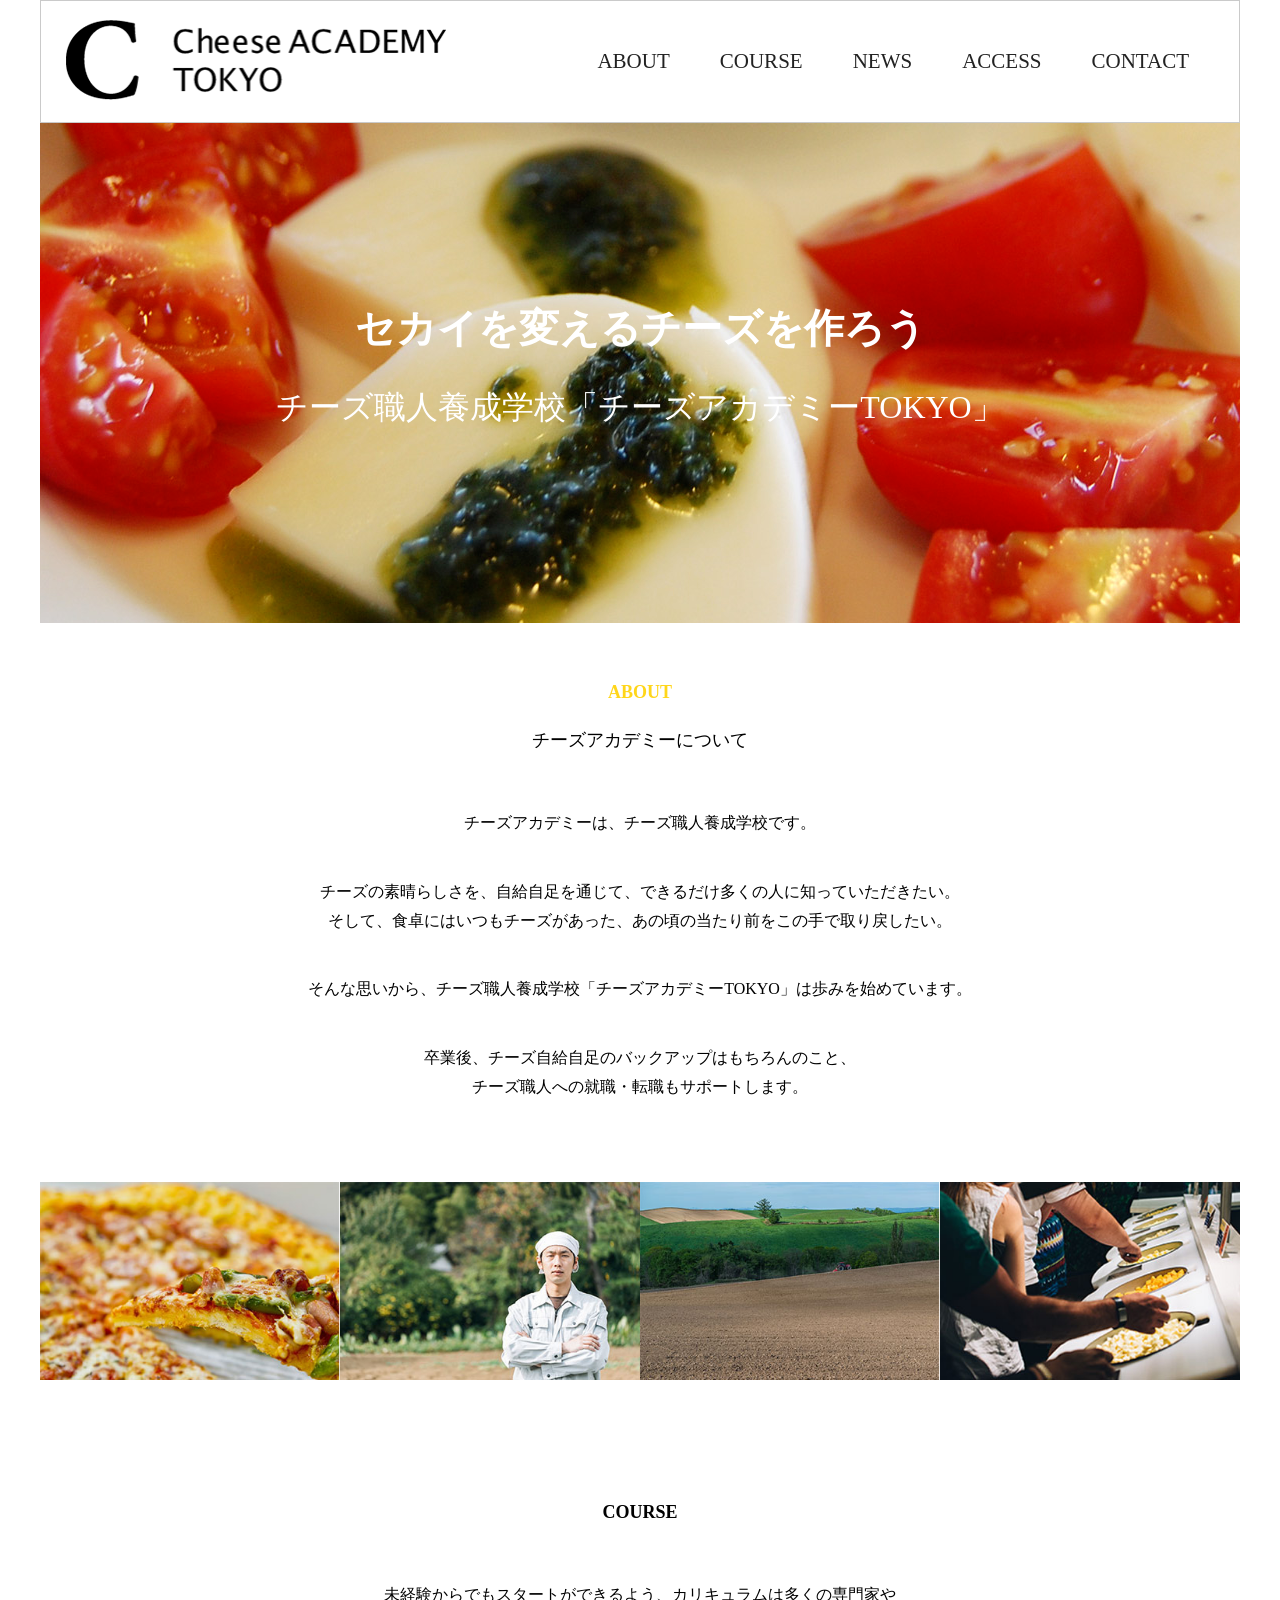
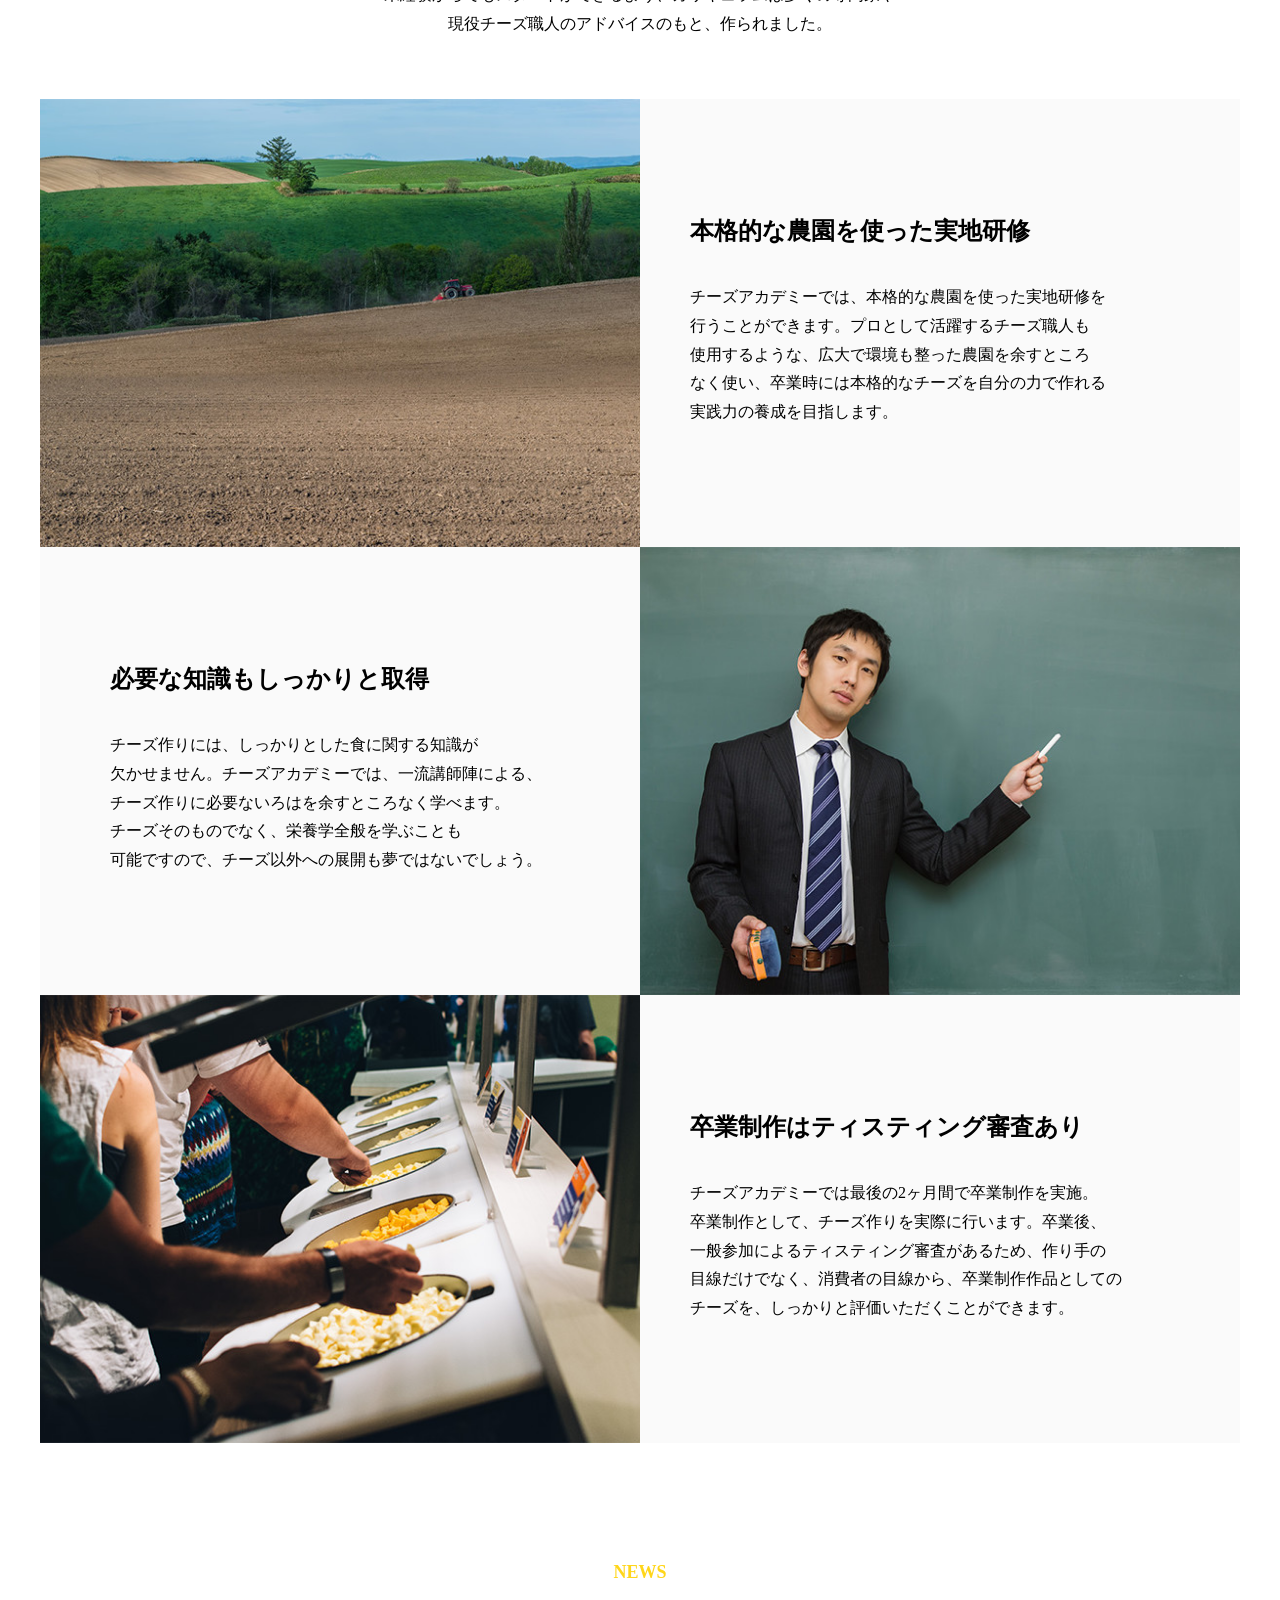
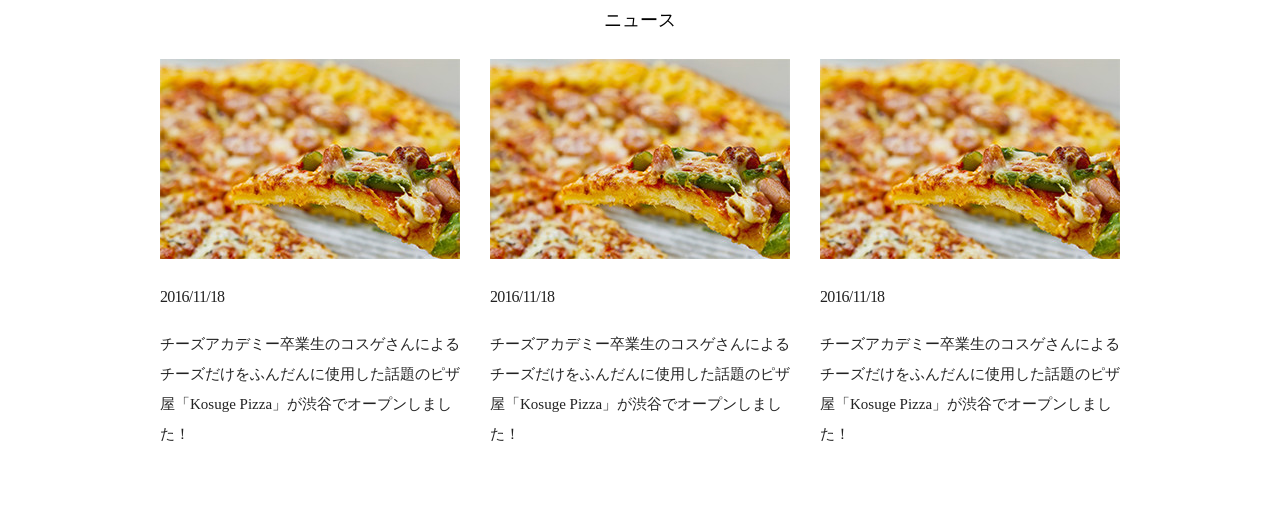
==== html_sato_14/index.html @ 5a4b038b "半分ほどDONE" ====
<!DOCTYPE html>
<html lang="ja">

<head>
  <meta charset="UTF-8">
  <meta name="viewport" content="width=device-width, initial-scale=1.0">
  <meta http-equiv="X-UA-Compatible" content="ie=edge">
  <title>チーズアカデミー</title>
  <link rel="stylesheet" href="css/reset.css">
  <link rel="stylesheet" href="./css/style.css">
</head>

<body>
  <header class="header">
    <div class="logo">
      <a href="./" class="logo-link">
        <h1>
          <img src="./img/header_logo.png" width="381" height="80" alt="チーズアカデミーロゴ">
        </h1>
      </a>
    </div>
    <nav aria-label="ヘッダーナビ">
      <ul id="js-nav" class="nav-list">
        <li class="nav-item">
          <a href="#" class="nav-link">ABOUT</a>
        </li>
        <li class="nav-item">
          <a href="#" class="nav-link">COURSE</a>
        </li>
        <li class="nav-item">
          <a href="#" class="nav-link">NEWS</a>
        </li>
        <li class="nav-item">
          <a href="#" class="nav-link">ACCESS</a>
        </li>
        <li class="nav-item">
          <a href="#" class="nav-link">CONTACT</a>
        </li>
      </ul>
    </nav>
  </header>

  <main class="main">
    <section id="main-view" class="section">
      <h2 class="main-view-title">セカイを変えるチーズを作ろう</h2>
      <p class="main-view-text">チーズ職人養成学校「チーズアカデミーTOKYO」</p>
    </section>
    <section id="about" class="section">
      <h2 class="title-section text-yellow">ABOUT</h2>
      <h3 class="title-section-sub">チーズアカデミーについて</h3>
      <p class="text-center mt-60">チーズアカデミーは、チーズ職人養成学校です。</p>
      <p class="text-center mt-40">チーズの素晴らしさを、自給自足を通じて、できるだけ多くの人に知っていただきたい。</p>
      <p class="text-center">そして、食卓にはいつもチーズがあった、あの頃の当たり前をこの手で取り戻したい。</p>
      <p class="text-center mt-40">そんな思いから、チーズ職人養成学校「チーズアカデミーTOKYO」は歩みを始めています。</p>
      <p class="text-center mt-40">卒業後、チーズ自給自足のバックアップはもちろんのこと、<br>チーズ職人への就職・転職もサポートします。</p>
      <ul class="slide-show mt-80">
        <li>
          <img src="./img/about_01.jpg" width="385" height="255" loading="lazy" alt="">
        </li>
        <li>
          <img src="./img/about_02.jpg" width="385" height="255" loading="lazy" alt="">
        </li>
        <li>
          <img src="./img/about_03.jpg" width="385" height="255" loading="lazy" alt="">
        </li>
        <li>
          <img src="./img/about_04.jpg" width="385" height="255" loading="lazy" alt="">
        </li>
      </ul>
    </section>
    <section id="course" class="section">
      <h2 class="title-section">COURSE</h2>
      <p class="text-center mt-60">未経験からでもスタートができるよう、カリキュラムは多くの専門家や<br>現役チーズ職人のアドバイスのもと、作られました。</p>
      <ul class="course-summary-list mt-60">
        <li class="course-summary-item">
          <img src="./img/course_01.jpg" width="682" height="460" loading="lazy" alt="" class="course-summary-image">
          <div class="course-summary-text-wrap">
            <h3 class="text-24 text-bold">本格的な農園を使った実地研修</h3>
            <p class="mt-40">チーズアカデミーでは、本格的な農園を使った実地研修を<br>行うことができます。プロとして活躍するチーズ職人も<br>使用するような、広大で環境も整った農園を余すところ<br>なく使い、卒業時には本格的なチーズを自分の力で作れる<br>実践力の養成を目指します。</p>
          </div>
        </li>
        <li class="course-summary-item">
          <img src="./img/course_02.jpg" width="682" height="460" loading="lazy" alt="" class="course-summary-image">
          <div class="course-summary-text-wrap">
            <h3 class="text-24 text-bold">必要な知識もしっかりと取得</h3>
            <p class="mt-40">チーズ作りには、しっかりとした食に関する知識が<br>欠かせません。チーズアカデミーでは、一流講師陣による、<br>チーズ作りに必要ないろはを余すところなく学べます。<br>チーズそのものでなく、栄養学全般を学ぶことも<br>可能ですので、チーズ以外への展開も夢ではないでしょう。</p>
          </div>
        </li>
        <li class="course-summary-item">
          <img src="./img/course_03.jpg" width="682" height="460" loading="lazy" alt="" class="course-summary-image">
          <div class="course-summary-text-wrap">
            <h3 class="text-24 text-bold">卒業制作はティスティング審査あり</h3>
            <p class="mt-40">チーズアカデミーでは最後の2ヶ月間で卒業制作を実施。<br>卒業制作として、チーズ作りを実際に行います。卒業後、<br>一般参加によるティスティング審査があるため、作り手の<br>目線だけでなく、消費者の目線から、卒業制作作品としての<br>チーズを、しっかりと評価いただくことができます。</p>
          </div>
        </li>
      </ul>
    </section>
    <section id="news" class="section">
      <h2 class="title-section text-yellow">NEWS</h2>
      <h3 class="title-section-sub">ニュース</h3>
      <div class="news-list">
        <article class="news-item">
          <a href="#" class="news-link">
            <img src="./img/news_img.jpg" width="300" height="200" loading="lazy" alt="" class="news-image">
            <time class="news-time">2016/11/18</time>
            <h4 class="news-title">チーズアカデミー卒業生のコスゲさんによるチーズだけをふんだんに使用した話題のピザ屋「Kosuge Pizza」が渋谷でオープンしました！</h4>
          </a>
        </article>
        <article class="news-item">
          <a href="#" class="news-link">
            <img src="./img/news_img.jpg" width="300" height="200" loading="lazy" alt="" class="news-image">
            <time class="news-time">2016/11/18</time>
            <h4 class="news-title">チーズアカデミー卒業生のコスゲさんによるチーズだけをふんだんに使用した話題のピザ屋「Kosuge Pizza」が渋谷でオープンしました！</h4>
          </a>
        </article>
        <article class="news-item">
          <a href="#" class="news-link">
            <img src="./img/news_img.jpg" width="300" height="200" loading="lazy" alt="" class="news-image">
            <time class="news-time">2016/11/18</time>
            <h4 class="news-title">チーズアカデミー卒業生のコスゲさんによるチーズだけをふんだんに使用した話題のピザ屋「Kosuge Pizza」が渋谷でオープンしました！</h4>
          </a>
        </article>
      </div>
    </section>
  </main>

  <footer class="footer">

  </footer>
  <script src="https://code.jquery.com/jquery-3.2.1.min.js"></script>
  <script src="js/main.js"></script>
</body>

</html>
---- html_sato_14/css/style.css ----
:root {
	--color-black: #222222;
	--color-yellow: #ffd61a;
	--bg-color-gray: #fafafa;
	--bg-color-darkgray: #707070;
	--border-color-gray: #cacaca;
	--text-lg: 18px;
	--text-2xl: 24px;
}

/*
	COMMON
--------------------*/
* {
	box-sizing: border-box;
}

body {
	background-color: #FFF;
	box-sizing: border-box;
	hieght: auto;
	width: 100%;
	font-size: 16px;
}

img {
	max-width: 100%;
	height: auto;
}

a {
	text-decoration: none;
	color: var(--color-black);
}

p {
	line-height: 1.8;
}

/*
	CONPONENT
--------------------*/
.title-section {
	margin-bottom: 30px;
	text-align: center;
	line-hieght: 1;
	font-weight: bold;
	font-size: var(--text-lg);
}

.title-section-sub {
	margin-bottom: 30px;
	text-align: center;
	line-hieght: 1;
	font-size: var(--text-lg);
}

.button-primary {
	display: flex;
	align-items: center;
	justify-content: center;
	width: 300px;
	height: 50px;
	font-size: 18px;
	color: #FFF;
}

.button-primary {
	
}

/*
	LAYOUT/PROJECT
--------------------*/
.header {
	display: flex;
    justify-content: space-between;
    flex-wrap: nowrap;
    flex-direction: row;
	align-items: center;
	border: 1px solid var(--border-color-gray);
	padding: 0 25px;
	margin-inline: auto;
    height: auto;
    width: min(1200px, 100%);
}

.logo {
	height: 100%;
	width: 380px;
}

.logo img {
	width: 100%;
	object-fit: contain;
}

.nav-list {
	display: flex;
	flex-direction: row;
	transition: ease .2s;
	width: auto;
	height: 100%;
}

.nav-item {
	display: block;
	padding: 50px 25px;
	text-align: center;
	font-size: 21px;
}

.main {
	margin-inline: auto;
    height: auto;
    width: min(1200px, 100%);
}

.section {
	height: auto;
	width: 100%;
}

#main-view {
	display: flex;
	justify-content: center;
	align-items: center;
	flex-direction: column;
	gap: 30px;
	width: 100%;
	height: 500px;
	background-image: url('../img/mainbg.png');
	background-size: cover;
}

.main-view-title,
.main-view-text {
	color: #FFF;
}

.main-view-title {
	font-size: 40px;
	font-weight: bold;
}

.main-view-text {
	font-size: 32px;
}

.section {
	padding: 60px 0;
}

.footer {

    height: auto;
    width: min(1200px, 100%);
}

.slide-show {
	display: flex;
	flex-direction: row-reverse;
	justify-content: center;
	align-items:center;
	width: 100%;
	height: auto;
	overflow: hidden;
}

.course-summary-item {
	display: flex;
	flex-wrap: nowrap;
	gap: 50px;
	background-color: var(--bg-color-gray);
}

.course-summary-item:nth-child(even) {
	flex-direction: row-reverse;
}

.course-summary-image {
	width: 50%;
	height: auto;
	object-fit: cover;
}

.course-summary-text-wrap {
	width: min(480px, 50%);
	padding: 120px 0;
}

.news-list {
	display: flex;
	gap: 30px;
	align-items: center;
    justify-content: center;
}

.news-link {
	display: flex;
	align-items: flex-start;
    justify-content: center;
	flex-direction: column;
	width: 300px;
	height: auto;
}

.news-time {
	display: block;
	margin: 30px 0 24px;
	letter-spacing: -0.05em;
}

.news-title {
	line-height: 2;
	font-size: 15px;
}


/*
	UTILITY
--------------------*/
.text-yellow {
	color: var(--color-yellow);
}

.text-black {
	color: var(--color-black);
}

.text-center {
	text-align: center;
}

.mt-40 {
	margin-top: 40px;
}

.mt-60 {
	margin-top: 60px;
}

.mt-80 {
	margin-top: 80px;
}

.text-24 {
	font-size: var(--text-2xl);
}

.text-bold {
	font-weight: bold;
}
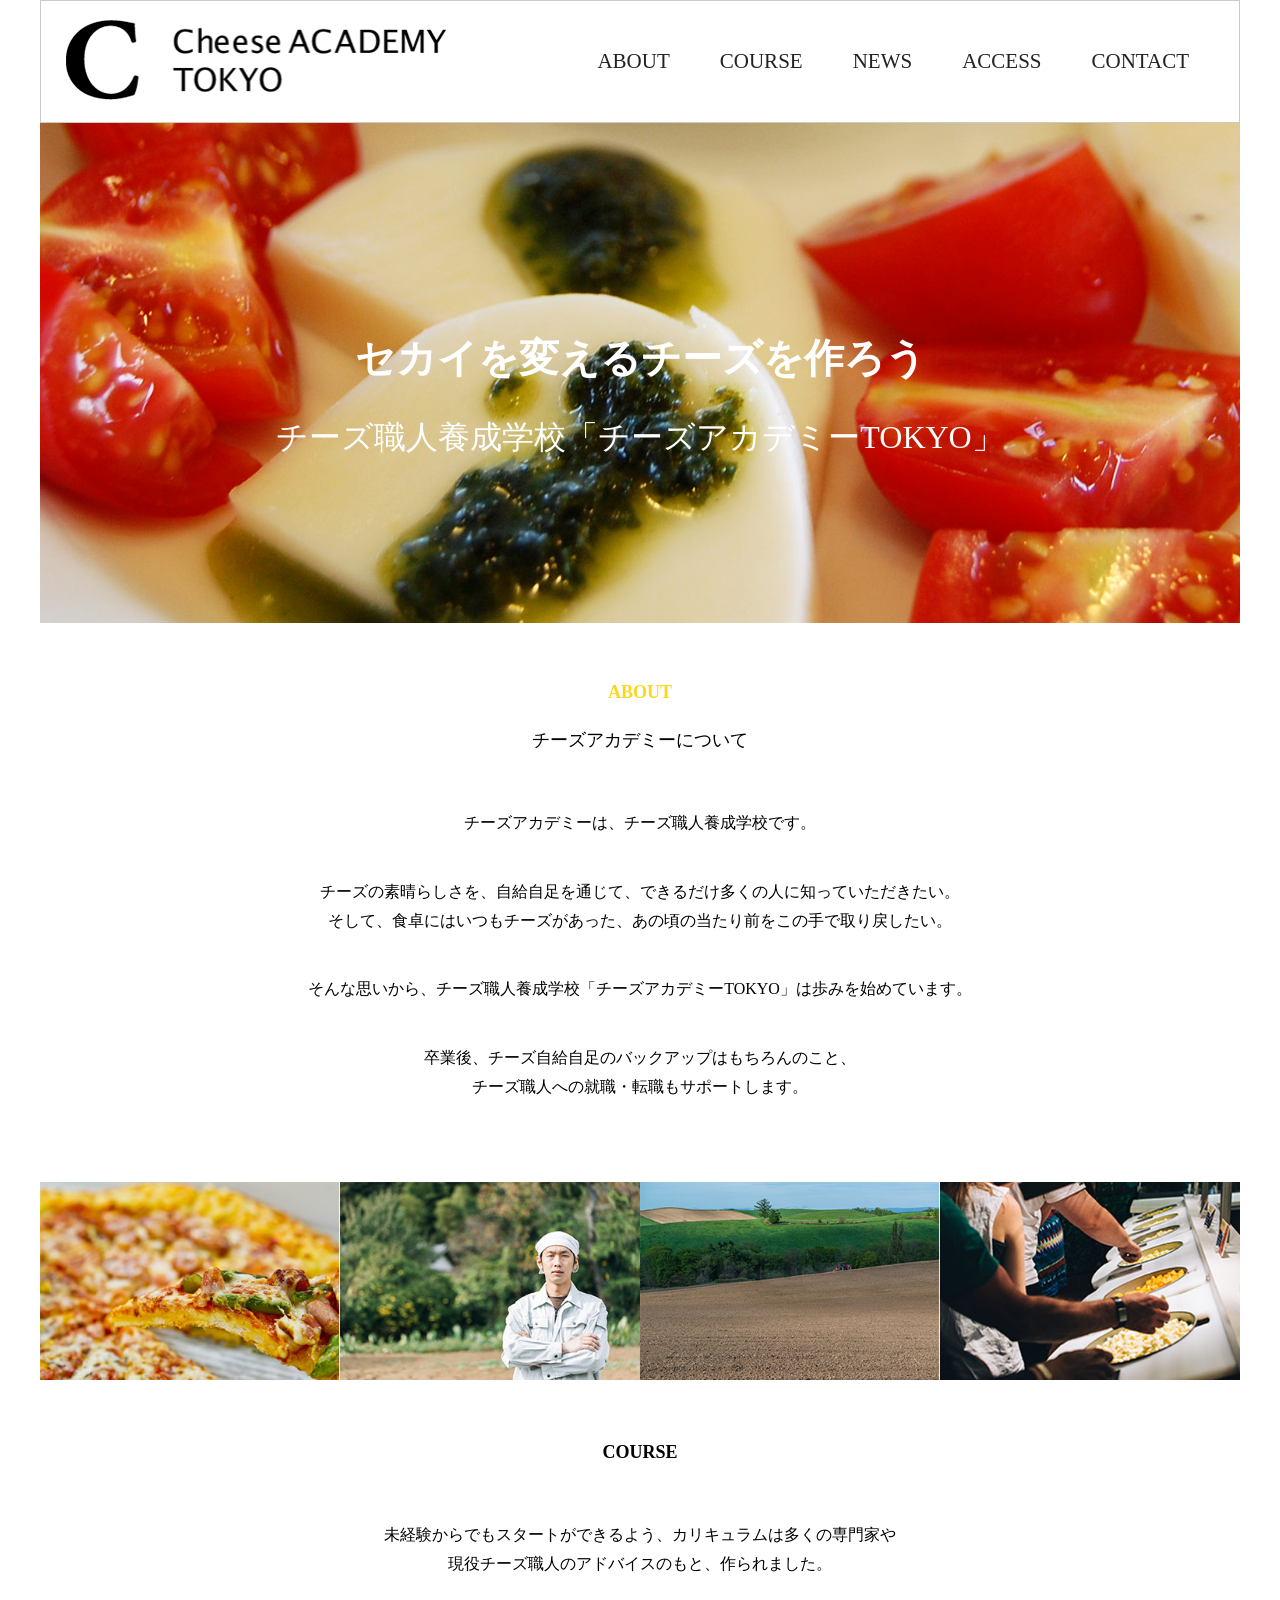
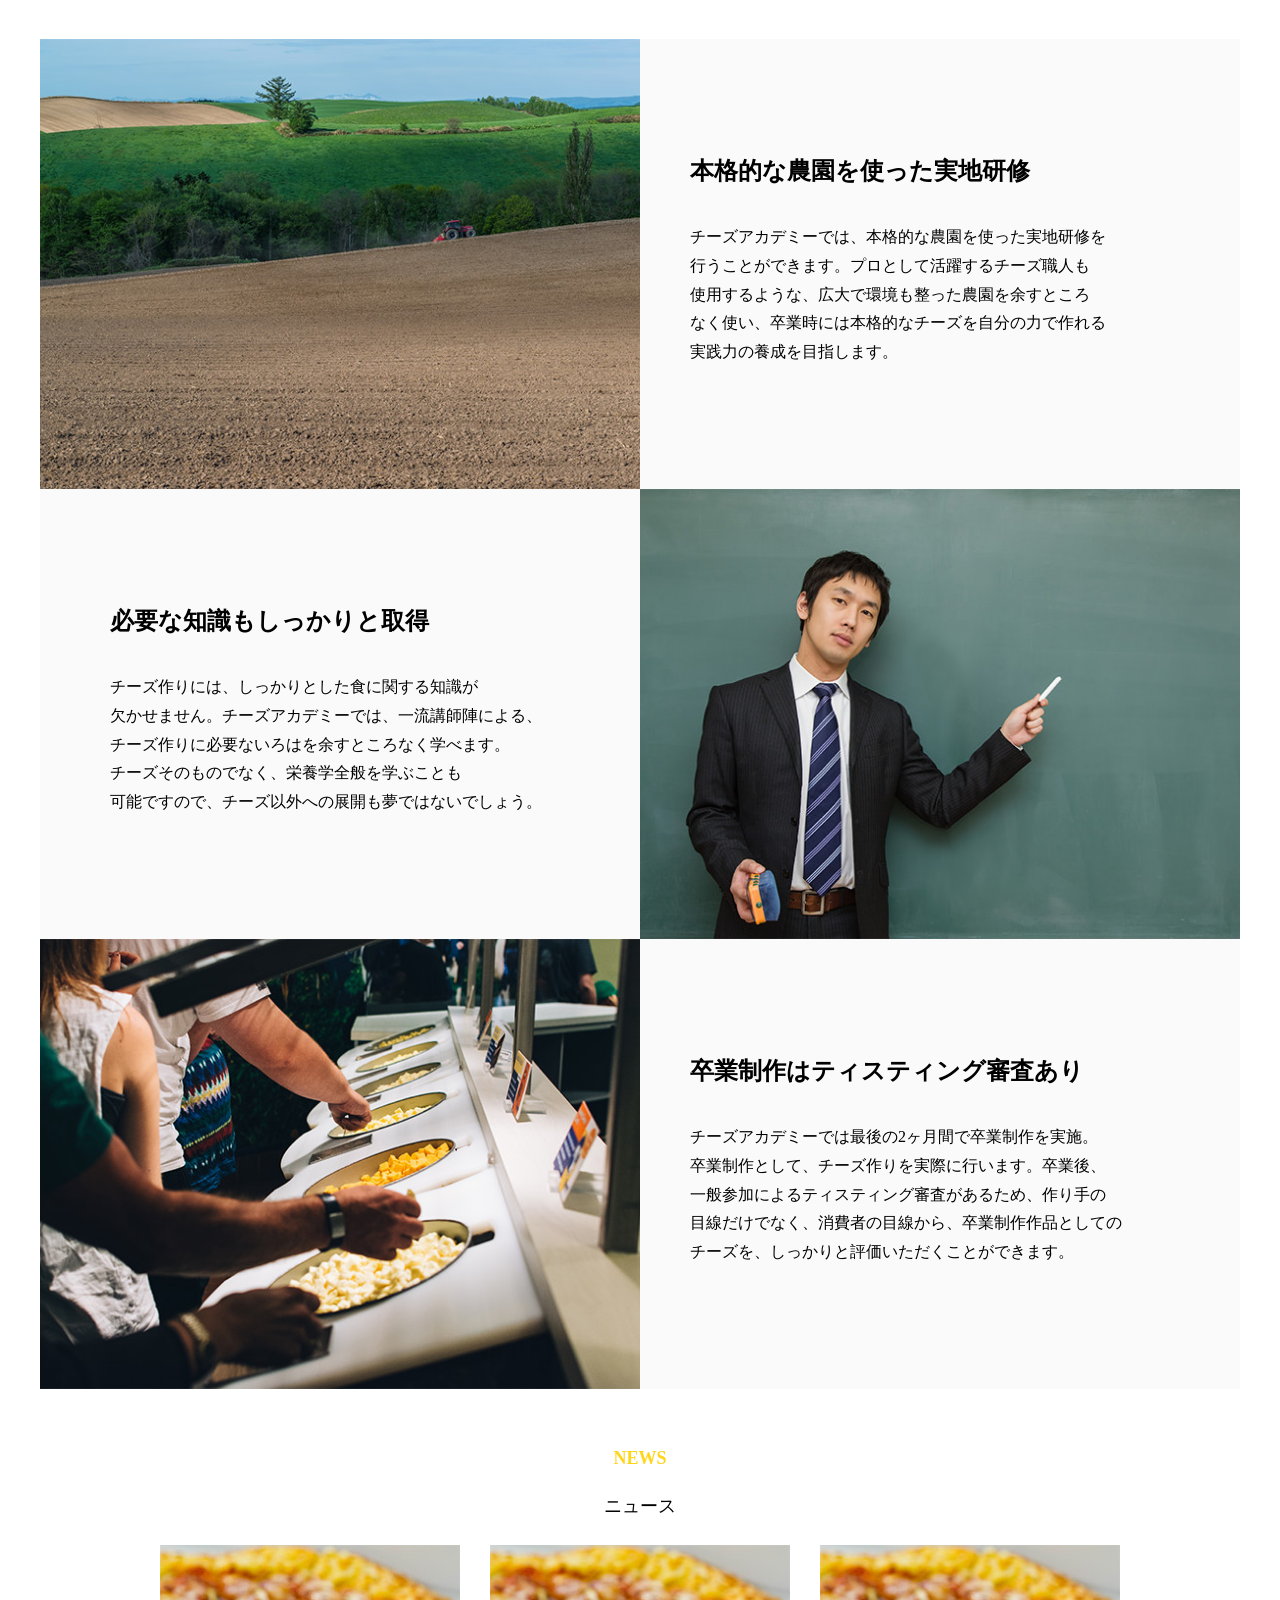
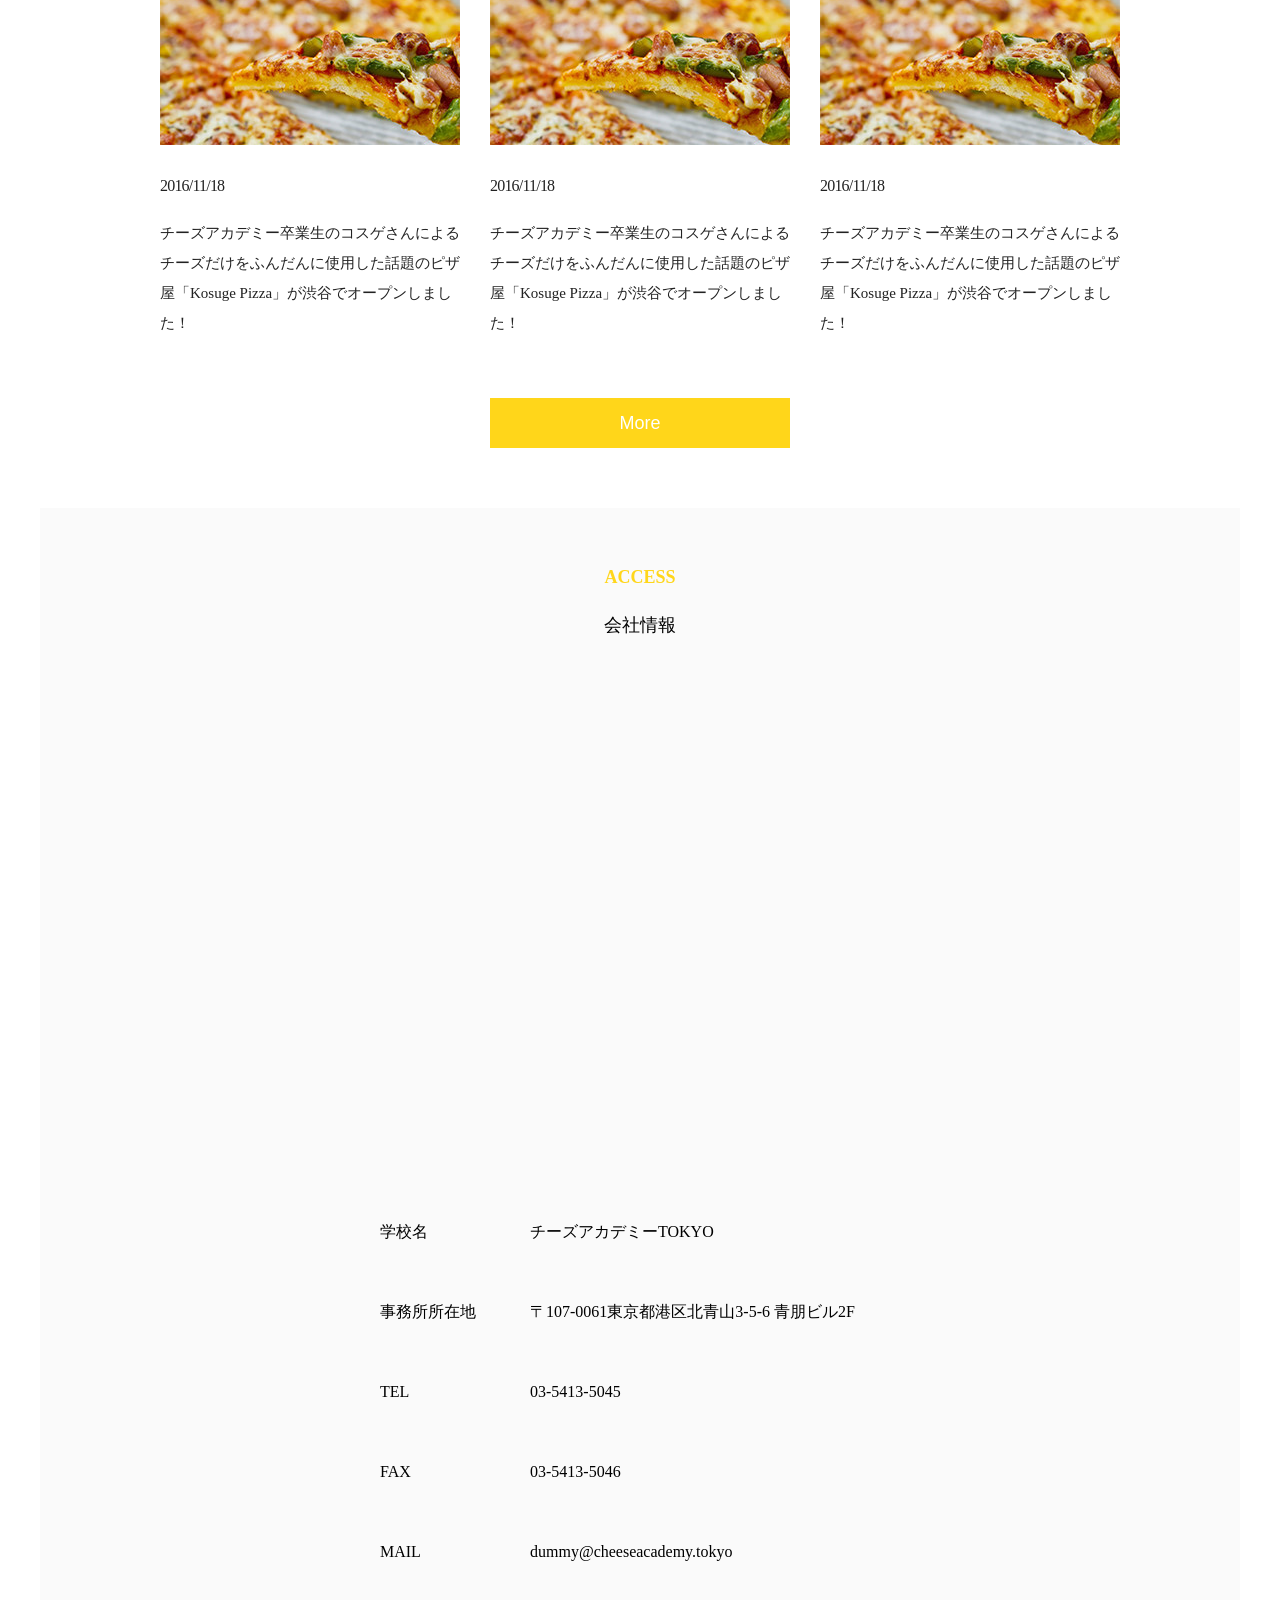
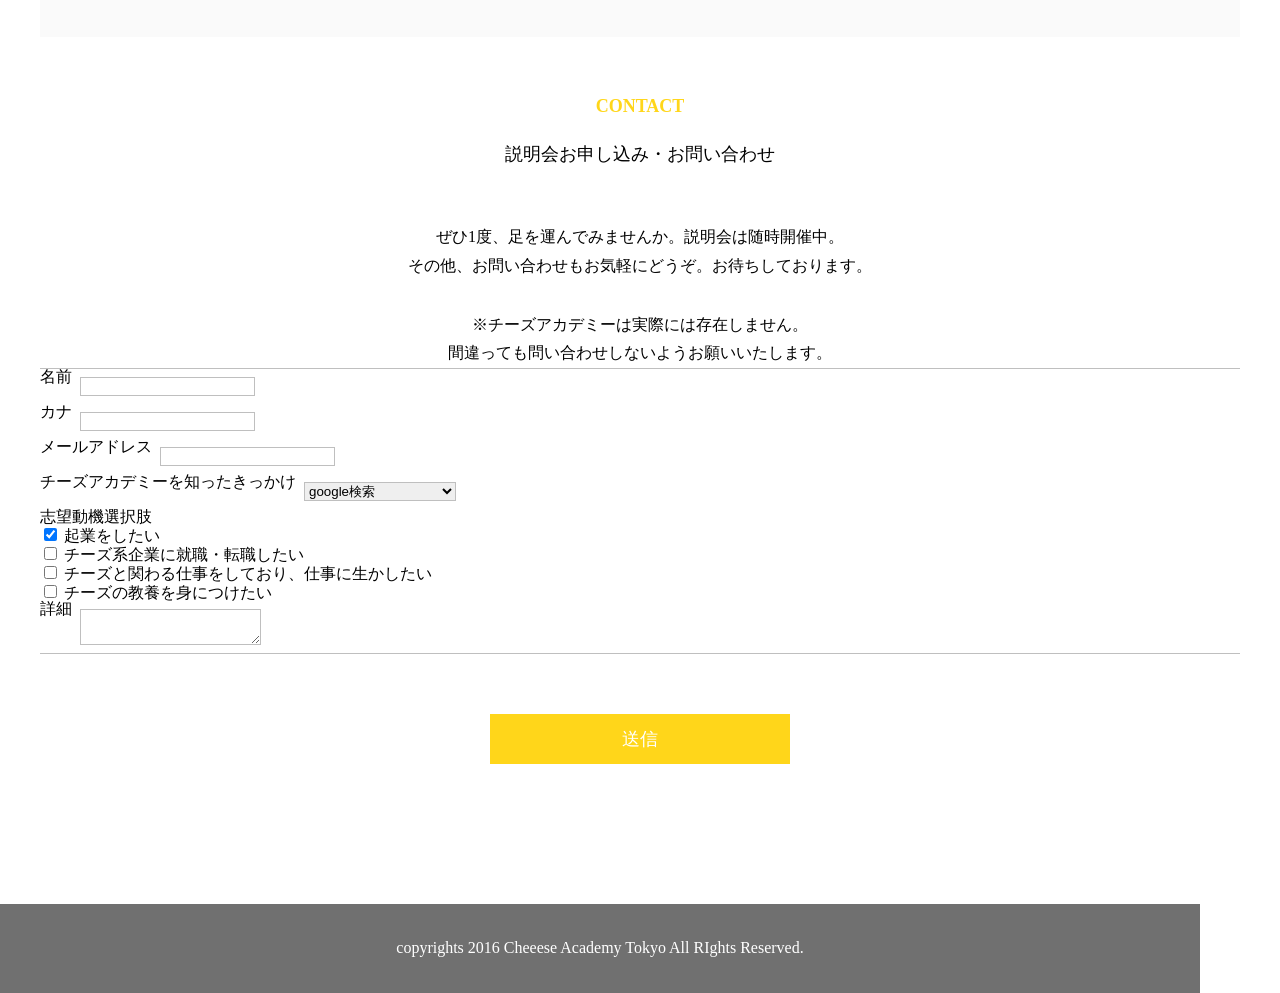
==== commit d7ac668b: "マークアップDONE SYLEはCONTACTのみ" ====
--- a/html_sato_14/index.html
+++ b/html_sato_14/index.html
@@ -11,6 +11,7 @@
 </head>
 
 <body>
+  <!-- ▽header▽ -->
   <header class="header">
     <div class="logo">
       <a href="./" class="logo-link">
@@ -39,7 +40,9 @@
       </ul>
     </nav>
   </header>
-
+  <!-- △header△ -->
+
+  <!-- ▽main▽ -->
   <main class="main">
     <section id="main-view" class="section">
       <h2 class="main-view-title">セカイを変えるチーズを作ろう</h2>
@@ -101,32 +104,139 @@
       <div class="news-list">
         <article class="news-item">
           <a href="#" class="news-link">
-            <img src="./img/news_img.jpg" width="300" height="200" loading="lazy" alt="" class="news-image">
+            <div class="news-image-wrap">
+              <img src="./img/news_img.jpg" width="300" height="200" loading="lazy" alt="" class="news-image">
+            </div>
             <time class="news-time">2016/11/18</time>
             <h4 class="news-title">チーズアカデミー卒業生のコスゲさんによるチーズだけをふんだんに使用した話題のピザ屋「Kosuge Pizza」が渋谷でオープンしました！</h4>
           </a>
         </article>
         <article class="news-item">
           <a href="#" class="news-link">
-            <img src="./img/news_img.jpg" width="300" height="200" loading="lazy" alt="" class="news-image">
+            <div class="news-image-wrap">
+              <img src="./img/news_img.jpg" width="300" height="200" loading="lazy" alt="" class="news-image">
+            </div>
             <time class="news-time">2016/11/18</time>
             <h4 class="news-title">チーズアカデミー卒業生のコスゲさんによるチーズだけをふんだんに使用した話題のピザ屋「Kosuge Pizza」が渋谷でオープンしました！</h4>
           </a>
         </article>
         <article class="news-item">
           <a href="#" class="news-link">
-            <img src="./img/news_img.jpg" width="300" height="200" loading="lazy" alt="" class="news-image">
+            <div class="news-image-wrap">
+              <img src="./img/news_img.jpg" width="300" height="200" loading="lazy" alt="" class="news-image">
+            </div>
             <time class="news-time">2016/11/18</time>
             <h4 class="news-title">チーズアカデミー卒業生のコスゲさんによるチーズだけをふんだんに使用した話題のピザ屋「Kosuge Pizza」が渋谷でオープンしました！</h4>
           </a>
         </article>
       </div>
+      <div class="button-wrap">
+        <button type="button" class="button-primary mt-60">More</button>
+      </div>
+    </section>
+    <section id="access" class="section">
+      <h2 class="title-section text-yellow">ACCESS</h2>
+      <h3 class="title-section-sub">会社情報</h3>
+      <div class="mt-60">
+        <iframe src="https://www.google.com/maps/embed?pb=!1m18!1m12!1m3!1d3056.302611853781!2d139.71092695240412!3d35.66692304406082!2m3!1f0!2f0!3f0!3m2!1i1024!2i768!4f13.1!3m3!1m2!1s0x60188d0012f10e49%3A0xd25b5586f6b49e2b!2z6Z2S5pyL44OT44Or!5e0!3m2!1sja!2sjp!4v1722039845309!5m2!1sja!2sjp" width="100%" height="450" style="border:0;" allowfullscreen="" loading="lazy" referrerpolicy="no-referrer-when-downgrade"></iframe>
+      </div>
+      <div class="access-list mt-60">
+        <dl class="access-item">
+          <dt class="access-title">学校名</dt>
+          <dd class="access-text">チーズアカデミーTOKYO</dd>
+        </dl>
+        <dl class="access-item mt-30">
+          <dt class="access-title">事務所所在地</dt>
+          <dd class="access-text">〒107-0061東京都港区北青山3-5-6 青朋ビル2F</dd>
+        </dl>
+        <dl class="access-item mt-30">
+          <dt class="access-title">TEL</dt>
+          <dd class="access-text">03-5413-5045</dd>
+        </dl>
+        <dl class="access-item mt-30">
+          <dt class="access-title">FAX</dt>
+          <dd class="access-text">03-5413-5046</dd>
+        </dl>
+        <dl class="access-item mt-30">
+          <dt class="access-title">MAIL</dt>
+          <dd class="access-text">dummy@cheeseacademy.tokyo</dd>
+        </dl>
+      </div>
+    </section>
+    <section id="contact" class="section">
+      <h2 class="title-section text-yellow">CONTACT</h2>
+      <h3 class="title-section-sub">説明会お申し込み・お問い合わせ</h3>
+      <p class="mt-60 text-center">ぜひ1度、足を運んでみませんか。説明会は随時開催中。<br>その他、お問い合わせもお気軽にどうぞ。お待ちしております。</p>
+      <p class="mt-30 text-center">
+        ※チーズアカデミーは実際には存在しません。<br>
+        間違っても問い合わせしないようお願いいたします。</p>
+
+        <div class="form">
+          <form class=""  action="" method="post">
+            <div class="form-inner">
+              <div class="form-item">
+                <label class="form-title" for="name">名前</label>
+                <input class="" type="text" name="name" id="name">
+              </div>
+              <div class="form-item">
+                <label class="form-title" for="name-kana">カナ</label>
+                <input class="" type="text" name="name-kana" id="name-kana">
+              </div>
+              <div class="form-item">
+                <label class=""form-title for="mail">メールアドレス</label>
+                <input class="" type="email" name="mail" id="mail">
+              </div>
+              <div class="form-item contact-question01">
+                <lebel class="form-title" for="question01">チーズアカデミーを知ったきっかけ</lebel>
+                <select id="question01" name="question01" class="input-select">
+                  <option value="google">google検索</option>
+                  <option value="sns">SNS</option>
+                  <option value="introduction">紹介</option>
+                  <option value="passing-by">たまたま通りかかった</option>
+                  <option value="other">その他</option>
+              </select>
+              </div>
+              <fieldset class="form-item ontact-question02">
+                <legend class="form-title">志望動機選択肢</legend>
+                <div class="form-chexbox-list">
+                  <label class="">
+                    <input class="button-checkbox" type="checkbox" name="question02" id="starting-a-business" checked>
+                    <span>起業をしたい</span>
+                  </label>
+                  <label class="inline-flex gap-2.5 items-center py-2 cursor-pointer">
+                    <input class="button-checkbox" type="checkbox" name="question02" id="job-change">
+                    <span>チーズ系企業に就職・転職したい</span>
+                  </label>
+                  <label class="inline-flex gap-2.5 items-center py-2 cursor-pointer">
+                    <input class="button-checkbox" type="checkbox" name="question02" id="skil-up">
+                    <span>チーズと関わる仕事をしており、仕事に生かしたい</span>
+                  </label>
+                  <label class="inline-flex gap-2.5 items-center py-2 cursor-pointer">
+                    <input class="button-checkbox" type="checkbox" name="question02" id="knowledge">
+                    <span>チーズの教養を身につけたい</span>
+                  </label>
+                </div>
+              </fieldset>
+              <div class="form-item">
+                <label class="form-title" for="content">詳細</label>
+                <textarea class="" name="content" id="content"></textarea>
+              </div>
+            </div>
+
+            <div class="button-wrap">
+              <button type="button" class="button-primary mt-60">送信</button>
+            </div>
+          </form>
+        </div>
     </section>
   </main>
-
+  <!-- △main△ -->
+
+  <!-- ▽footer▽ -->
   <footer class="footer">
-
+    <p class="text-center">copyrights 2016 Cheeese Academy Tokyo All RIghts Reserved.</p>
   </footer>
+  <!-- △footer△ -->
   <script src="https://code.jquery.com/jquery-3.2.1.min.js"></script>
   <script src="js/main.js"></script>
 </body>
--- a/html_sato_14/css/style.css
+++ b/html_sato_14/css/style.css
@@ -59,14 +59,22 @@
 	display: flex;
 	align-items: center;
 	justify-content: center;
+	margin-inline: auto;
 	width: 300px;
 	height: 50px;
 	font-size: 18px;
 	color: #FFF;
-}
-
-.button-primary {
-	
+	background-color:  var(--color-yellow);
+	border: 1px solid var(--color-yellow);
+	transition: ease .2s;
+
+}
+
+.button-primary:hover {
+	color: var(--color-yellow);
+	background-color: #FFF;
+	transition: ease .2s;
+
 }
 
 /*
@@ -148,7 +156,7 @@
 }
 
 .section {
-	padding: 60px 0;
+	padding: 60px 0 0;
 }
 
 .footer {
@@ -172,6 +180,7 @@
 	flex-wrap: nowrap;
 	gap: 50px;
 	background-color: var(--bg-color-gray);
+	height: 450px;
 }
 
 .course-summary-item:nth-child(even) {
@@ -187,6 +196,10 @@
 .course-summary-text-wrap {
 	width: min(480px, 50%);
 	padding: 120px 0;
+}
+
+#news.section {
+	padding-bottom: 60px;
 }
 
 .news-list {
@@ -203,6 +216,31 @@
 	flex-direction: column;
 	width: 300px;
 	height: auto;
+	transition: ease .2s;
+
+}
+
+.news-image-wrap {
+	width: 100%;
+	overflow: hidden;
+}
+
+.news-link img {
+	transition: ease .2s;
+
+	transform: scale(1);
+}
+
+.news-link:hover img {
+	transition: ease .2s;
+
+	transform: scale(1.2);
+}
+
+.news-link:hover .news-title {
+	transition: ease .2s;
+
+	color: var(--color-yellow);
 }
 
 .news-time {
@@ -216,6 +254,66 @@
 	font-size: 15px;
 }
 
+#access.section {
+	padding-bottom: 60px;
+	background-color: var(--bg-color-gray);
+}
+
+.access-list {
+	width: 100%;
+
+}
+
+.access-item {
+	display: flex;
+	line-height: 50px;
+	margin-inline: auto;
+	width: calc(100px + 50px + 370px);
+}
+
+.access-title {
+	margin-right: 50px;
+	min-width: 100px;
+}
+
+.access-text {
+	min-width: 370px;
+}
+
+#contact.section {
+	padding-bottom: 140px;
+}
+
+.form-inner {
+	border-top: 1px solid #bfbfbf;
+	border-bottom: 1px solid #bfbfbf;
+}
+
+input[text] ,
+input[type="text"],
+input[type="email"],
+textarea,
+.input-select {
+	margin: 8px;
+	border: 1px solid #bfbfbf;
+}
+
+.form-item {
+	display: flex;
+}
+
+.form-chexbox-list {
+	display: flex;
+	flex-direction: column;
+}
+
+
+.footer {
+	padding: 30px 0;
+	background-color: var(--bg-color-darkgray);
+	line-height: 1;
+	color: #FFF;
+}
 
 /*
 	UTILITY
@@ -232,6 +330,10 @@
 	text-align: center;
 }
 
+.mt-30 {
+	margin-top: 30px;
+}
+
 .mt-40 {
 	margin-top: 40px;
 }
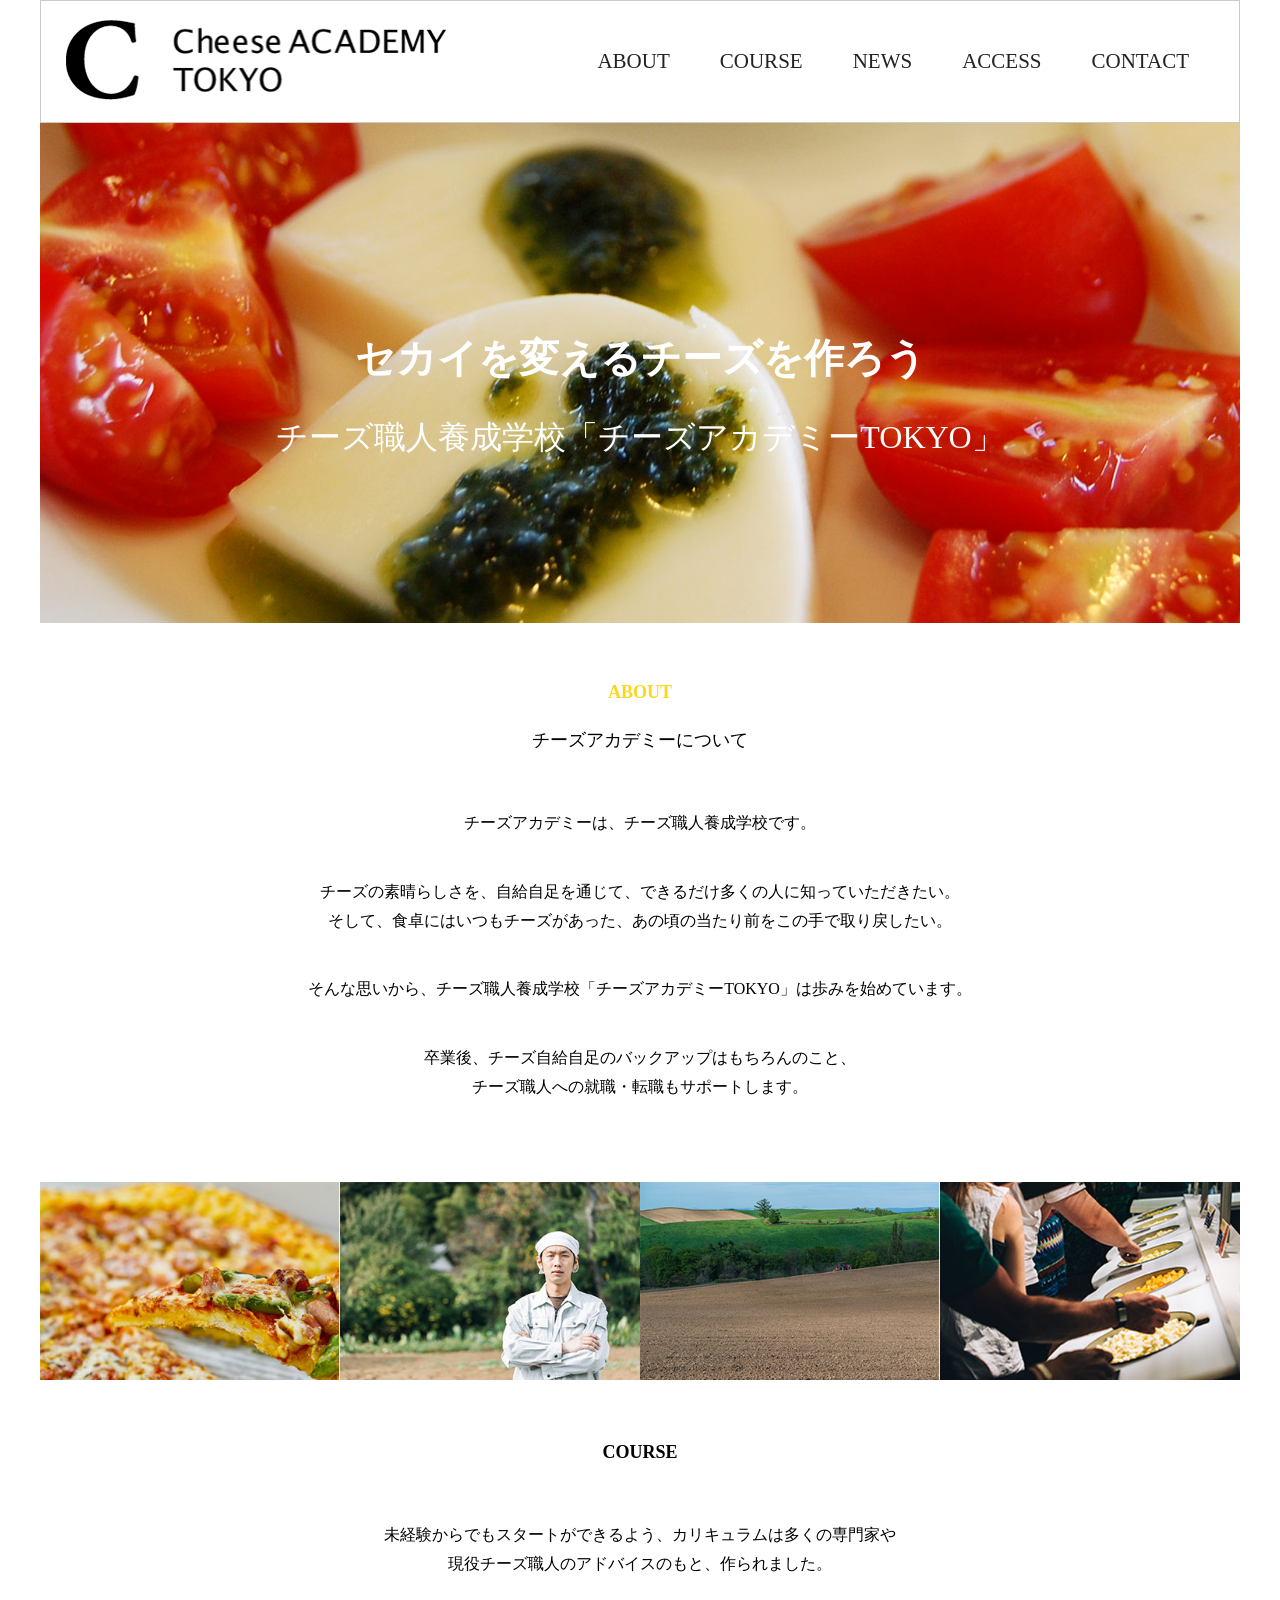
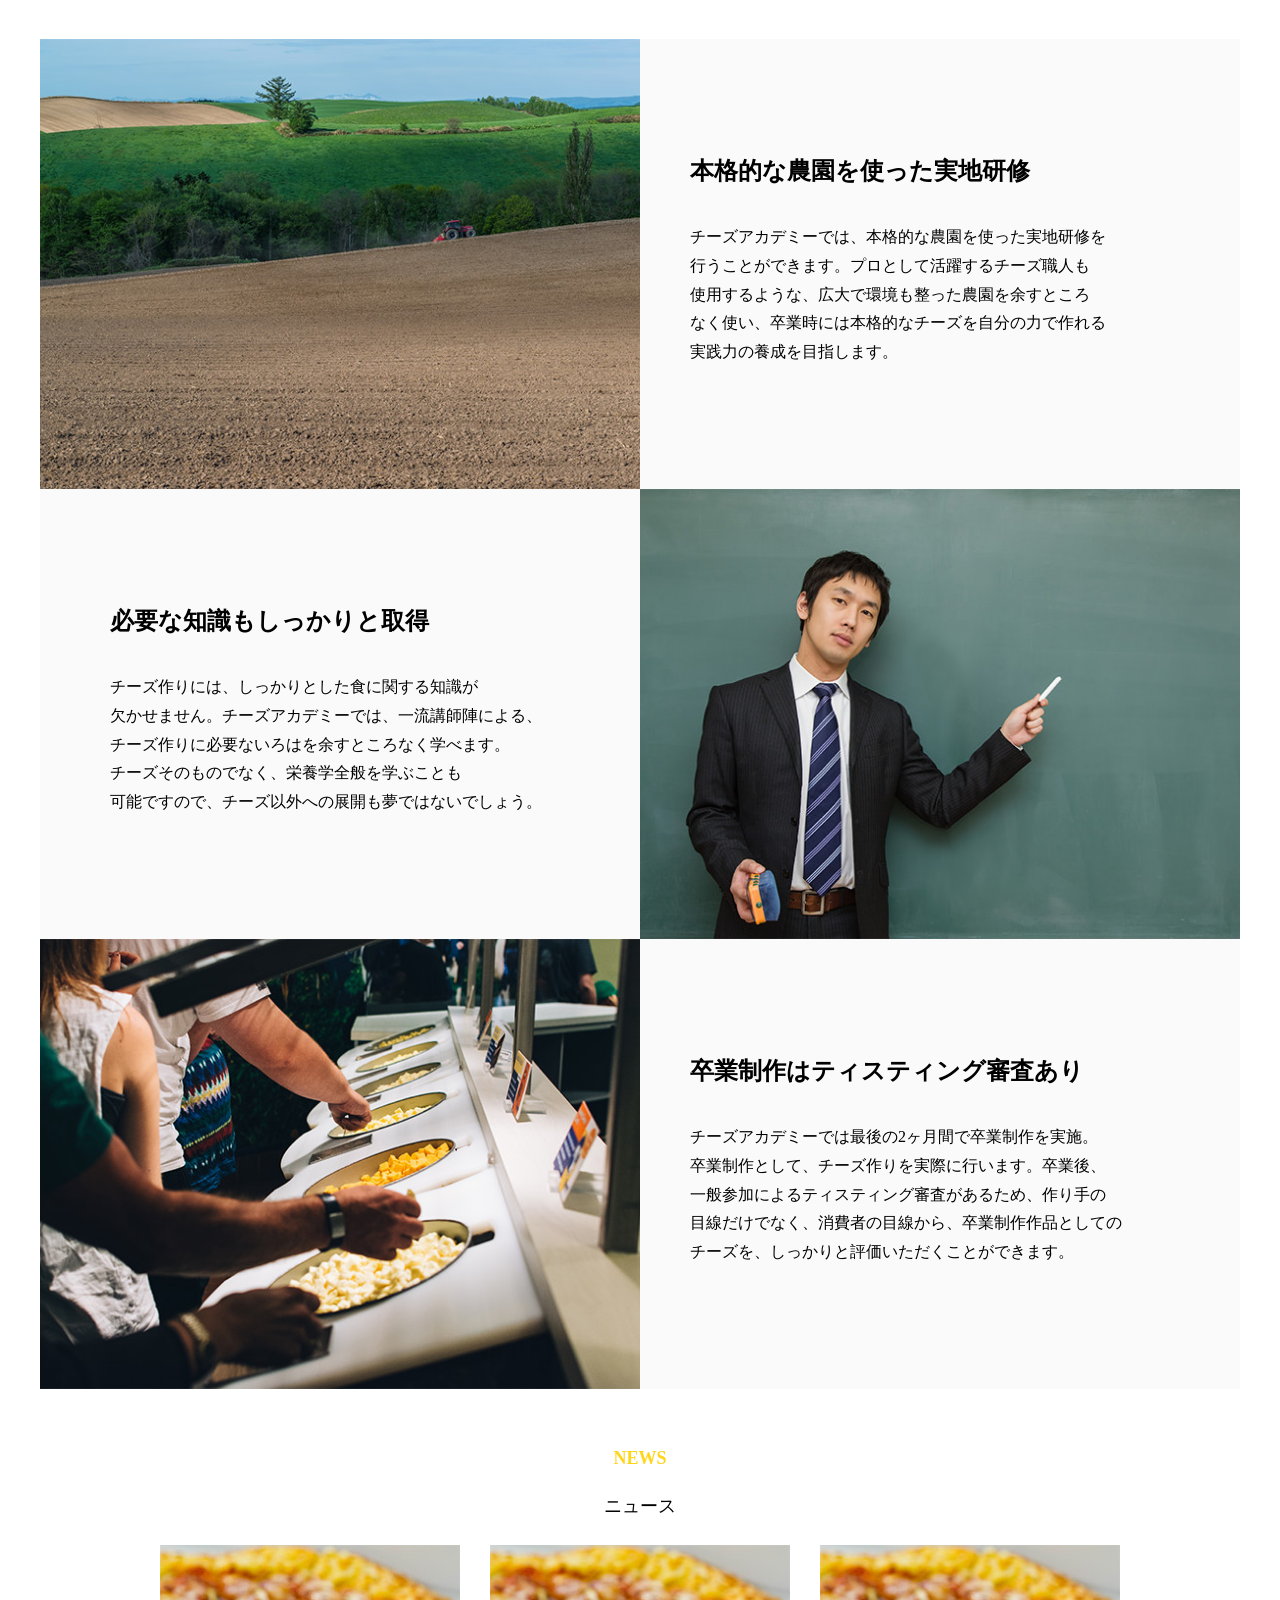
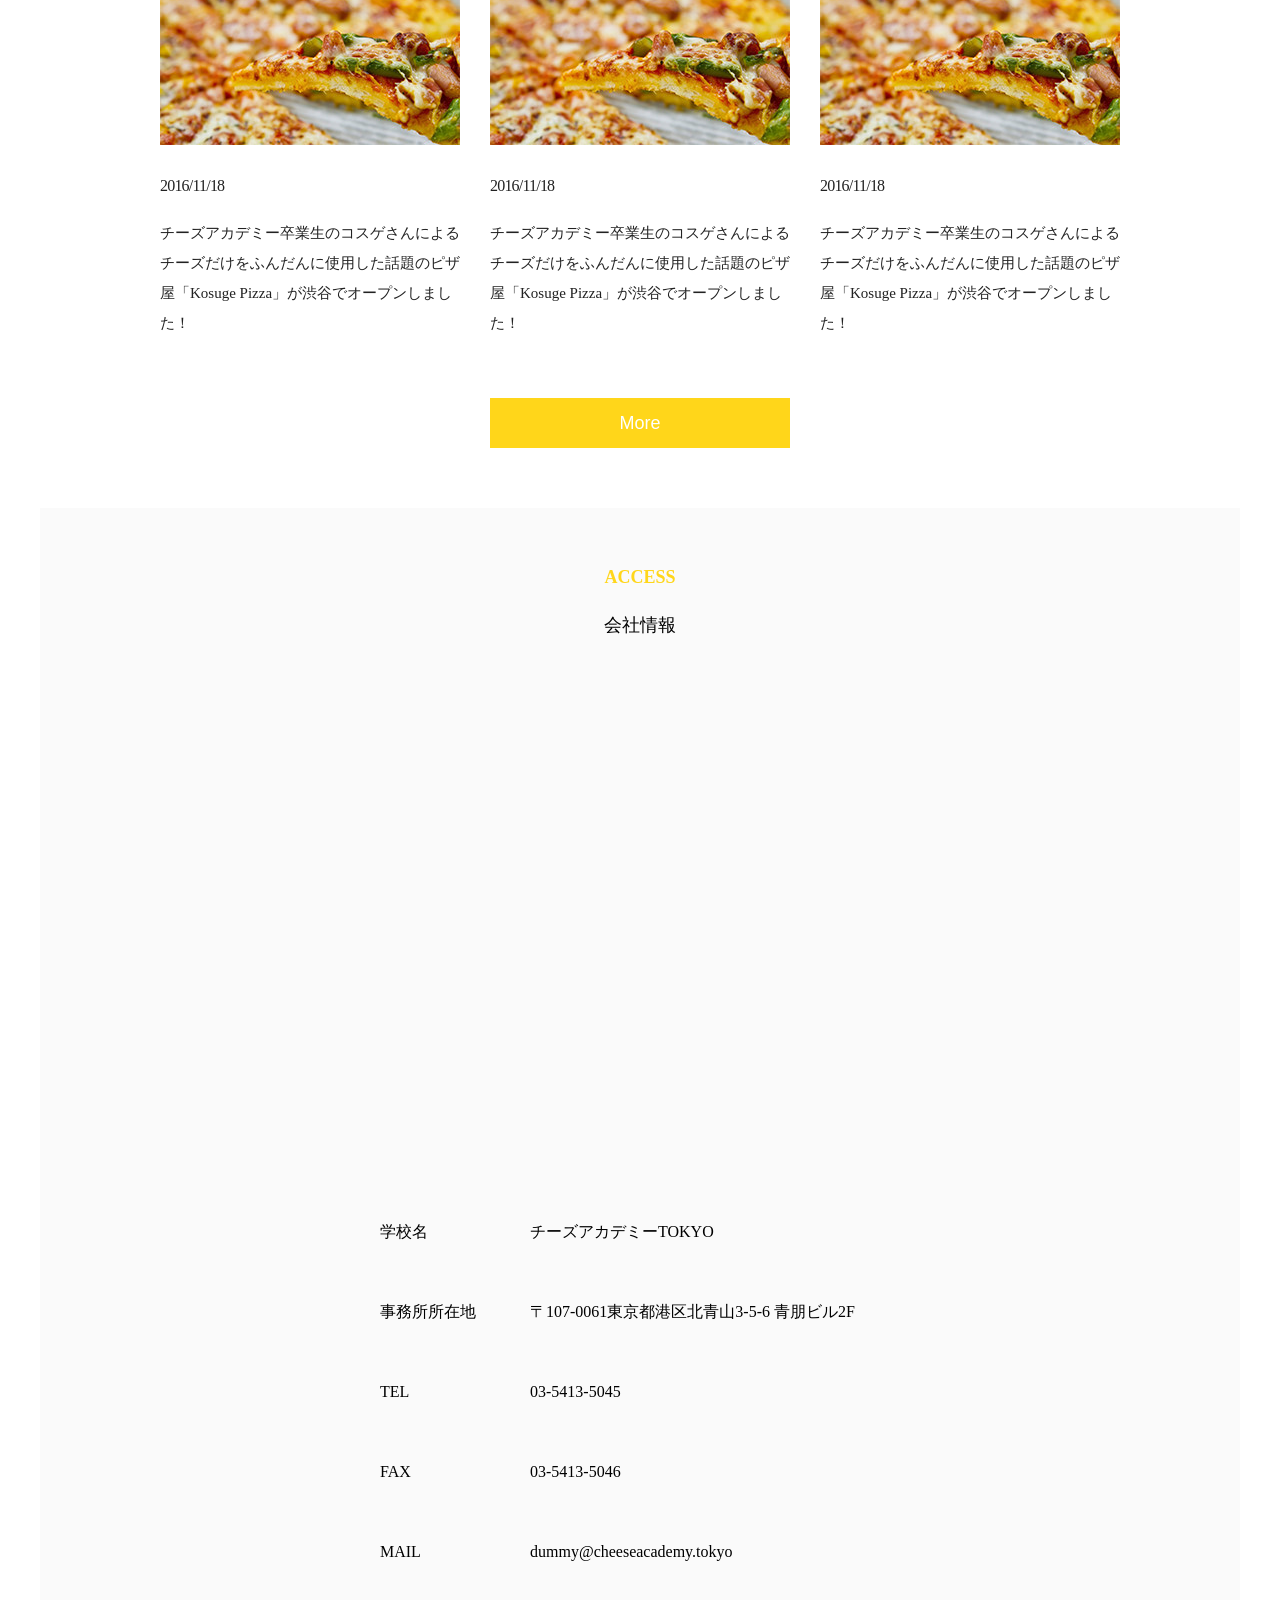
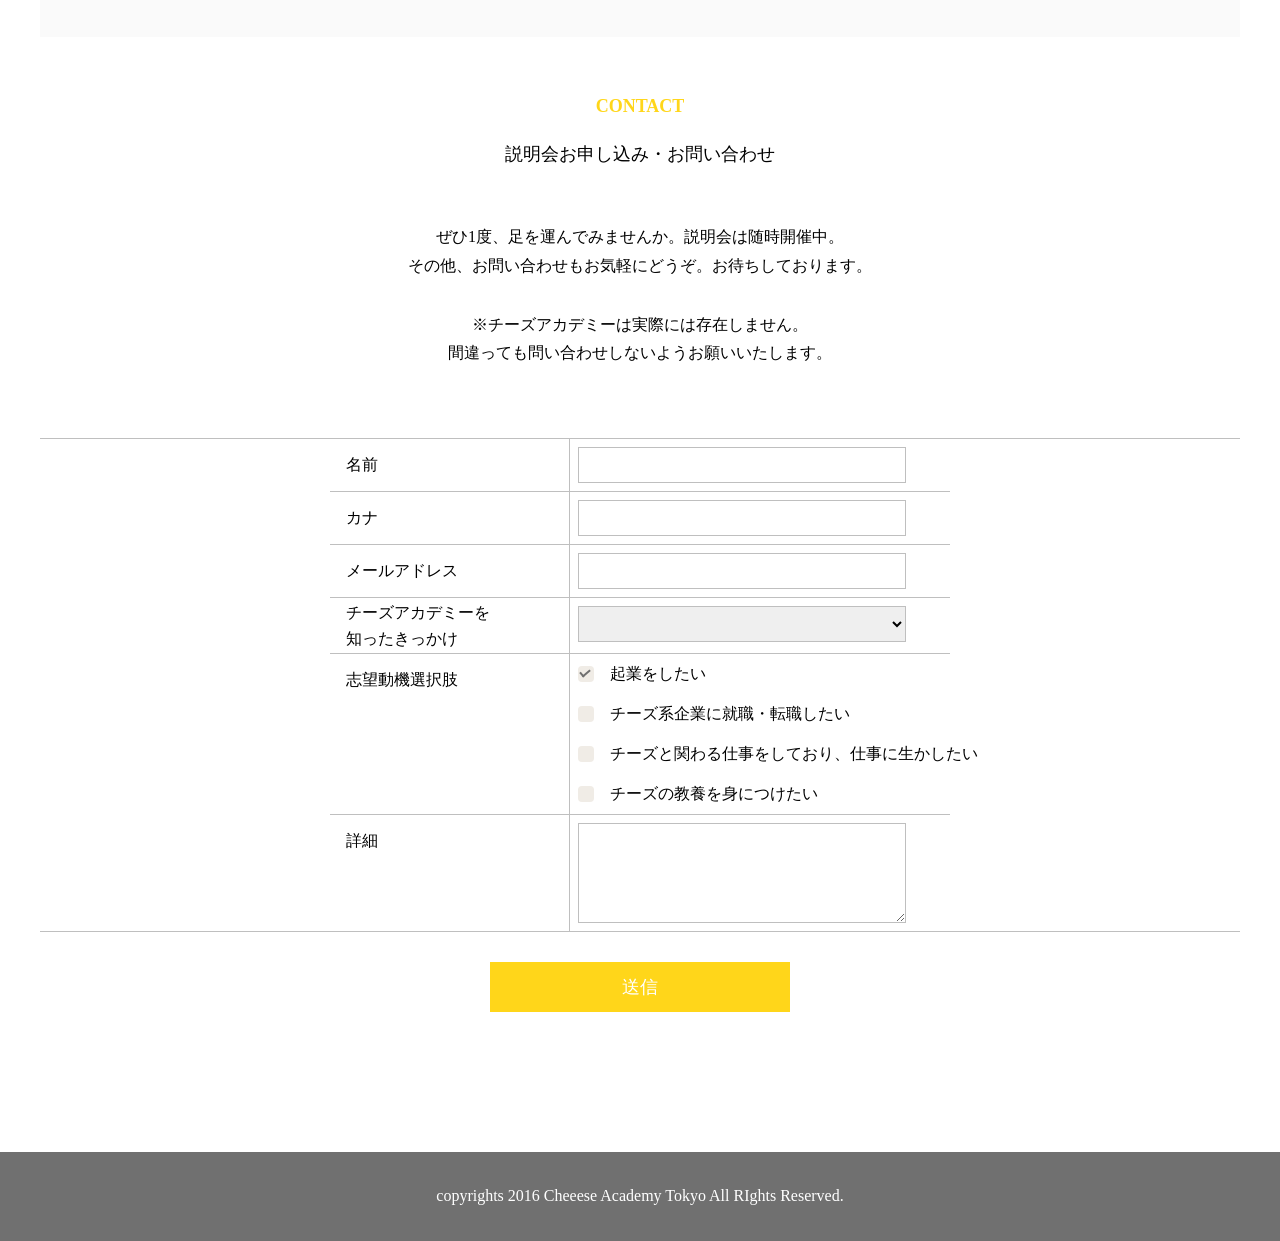
==== commit 652b154b: "DONE" ====
--- a/html_sato_14/index.html
+++ b/html_sato_14/index.html
@@ -130,8 +130,8 @@
           </a>
         </article>
       </div>
-      <div class="button-wrap">
-        <button type="button" class="button-primary mt-60">More</button>
+      <div class="button-wrap mt-60">
+        <button type="button" class="button-primary">More</button>
       </div>
     </section>
     <section id="access" class="section">
@@ -176,19 +176,20 @@
             <div class="form-inner">
               <div class="form-item">
                 <label class="form-title" for="name">名前</label>
-                <input class="" type="text" name="name" id="name">
+                <input class="form-input" type="text" name="name" id="name">
               </div>
               <div class="form-item">
                 <label class="form-title" for="name-kana">カナ</label>
-                <input class="" type="text" name="name-kana" id="name-kana">
-              </div>
-              <div class="form-item">
-                <label class=""form-title for="mail">メールアドレス</label>
-                <input class="" type="email" name="mail" id="mail">
+                <input class="form-input" type="text" name="name-kana" id="name-kana">
+              </div>
+              <div class="form-item">
+                <label class="form-title" for="mail">メールアドレス</label>
+                <input class="form-input" type="email" name="mail" id="mail">
               </div>
               <div class="form-item contact-question01">
-                <lebel class="form-title" for="question01">チーズアカデミーを知ったきっかけ</lebel>
-                <select id="question01" name="question01" class="input-select">
+                <lebel class="form-title" for="question01">チーズアカデミーを<br>知ったきっかけ</lebel>
+                <select id="question01" name="question01" class="form-input-select">
+                  <option value="" selected disabled></option>
                   <option value="google">google検索</option>
                   <option value="sns">SNS</option>
                   <option value="introduction">紹介</option>
@@ -196,35 +197,35 @@
                   <option value="other">その他</option>
               </select>
               </div>
-              <fieldset class="form-item ontact-question02">
-                <legend class="form-title">志望動機選択肢</legend>
+              <div class="form-item ontact-question02">
+                <p class="form-title">志望動機選択肢</p>
                 <div class="form-chexbox-list">
-                  <label class="">
+                  <label class="form-input-checkbox">
                     <input class="button-checkbox" type="checkbox" name="question02" id="starting-a-business" checked>
                     <span>起業をしたい</span>
                   </label>
-                  <label class="inline-flex gap-2.5 items-center py-2 cursor-pointer">
+                  <label class="form-input-checkbox">
                     <input class="button-checkbox" type="checkbox" name="question02" id="job-change">
                     <span>チーズ系企業に就職・転職したい</span>
                   </label>
-                  <label class="inline-flex gap-2.5 items-center py-2 cursor-pointer">
+                  <label class="form-input-checkbox">
                     <input class="button-checkbox" type="checkbox" name="question02" id="skil-up">
                     <span>チーズと関わる仕事をしており、仕事に生かしたい</span>
                   </label>
-                  <label class="inline-flex gap-2.5 items-center py-2 cursor-pointer">
+                  <label class="form-input-checkbox">
                     <input class="button-checkbox" type="checkbox" name="question02" id="knowledge">
                     <span>チーズの教養を身につけたい</span>
                   </label>
                 </div>
-              </fieldset>
+              </div>
               <div class="form-item">
                 <label class="form-title" for="content">詳細</label>
-                <textarea class="" name="content" id="content"></textarea>
-              </div>
-            </div>
-
-            <div class="button-wrap">
-              <button type="button" class="button-primary mt-60">送信</button>
+                <textarea class="" name="content" id="content" rows="4" cols="50"></textarea>
+              </div>
+            </div>
+
+            <div class="button-wrap mt-30">
+              <button type="button" class="button-primary">送信</button>
             </div>
           </form>
         </div>
--- a/html_sato_14/css/style.css
+++ b/html_sato_14/css/style.css
@@ -4,6 +4,7 @@
 	--bg-color-gray: #fafafa;
 	--bg-color-darkgray: #707070;
 	--border-color-gray: #cacaca;
+	--formborder-color-gray:#bfbfbf;
 	--text-lg: 18px;
 	--text-2xl: 24px;
 }
@@ -18,7 +19,6 @@
 body {
 	background-color: #FFF;
 	box-sizing: border-box;
-	hieght: auto;
 	width: 100%;
 	font-size: 16px;
 }
@@ -159,12 +159,6 @@
 	padding: 60px 0 0;
 }
 
-.footer {
-
-    height: auto;
-    width: min(1200px, 100%);
-}
-
 .slide-show {
 	display: flex;
 	flex-direction: row-reverse;
@@ -239,7 +233,6 @@
 
 .news-link:hover .news-title {
 	transition: ease .2s;
-
 	color: var(--color-yellow);
 }
 
@@ -284,31 +277,105 @@
 	padding-bottom: 140px;
 }
 
+.form {
+	margin-top: 70px;
+}
+
 .form-inner {
-	border-top: 1px solid #bfbfbf;
-	border-bottom: 1px solid #bfbfbf;
-}
-
-input[text] ,
-input[type="text"],
-input[type="email"],
+	border-top: 1px solid var(--formborder-color-gray);
+	border-bottom: 1px solid var(--formborder-color-gray);
+}
+
 textarea,
+.form-input-select,
+.form-input {
+	border: 1px solid var(--formborder-color-gray);
+	margin: 8px;
+	padding: 10px;
+	width: min(328px, 100%);
+	height: 36px;
+	line-height: 1.6;
+}
+
 .input-select {
-	margin: 8px;
-	border: 1px solid #bfbfbf;
+}
+
+textarea {
+	min-height: 100px;
 }
 
 .form-item {
 	display: flex;
+	align-items: stretch;
+    justify-content: flex-start;
+	margin-inline: auto;
+	width: min(620px, 100%);
+	height: 100%;
+}
+
+.form-item:not(:last-child) {
+	border-bottom: 1px solid var(--formborder-color-gray);
 }
 
 .form-chexbox-list {
+	padding: 12px 0 12px 8px;
 	display: flex;
 	flex-direction: column;
-}
-
+	width: auto;
+}
+
+.form-input-checkbox {
+	display: flex;
+	align-items: center;
+    justify-content: flex-start;
+	width: 400px;
+    word-break: keep-all;
+}
+
+.form-title {
+	flex: none;
+	padding: 13px 64px 13px 16px;
+	border-right: 1px solid var(--formborder-color-gray);
+	word-break: keep-all;
+	width: 240px;
+	line-height: 1.6
+}
+
+
+.contact-question01 .form-title {
+	padding: 2px 64px 2px 16px;
+}
+
+.form-input-checkbox:not(:last-child) {
+	margin-bottom: 24px;
+}
+
+input[type="checkbox"] {
+	position: relative;
+	appearance: inherit;
+	margin: 0 16px 0 0;
+	border: 0;
+	border-radius: 4px;
+	background-color: #F0ECE6;
+	width: 16px;
+	height: 16px;
+}
+
+input[type="checkbox"]:checked:before {
+	position: absolute;
+	top: 1px;
+	left: 4px;
+	transform: rotate(50deg);
+	width: 4px;
+	height: 8px;
+	border-right: 2px solid var(--bg-color-darkgray);
+	border-bottom: 2px solid var(--bg-color-darkgray);
+	content: '';
+}
 
 .footer {
+    height: auto;
+    width: 100%;
 	padding: 30px 0;
 	background-color: var(--bg-color-darkgray);
 	line-height: 1;
